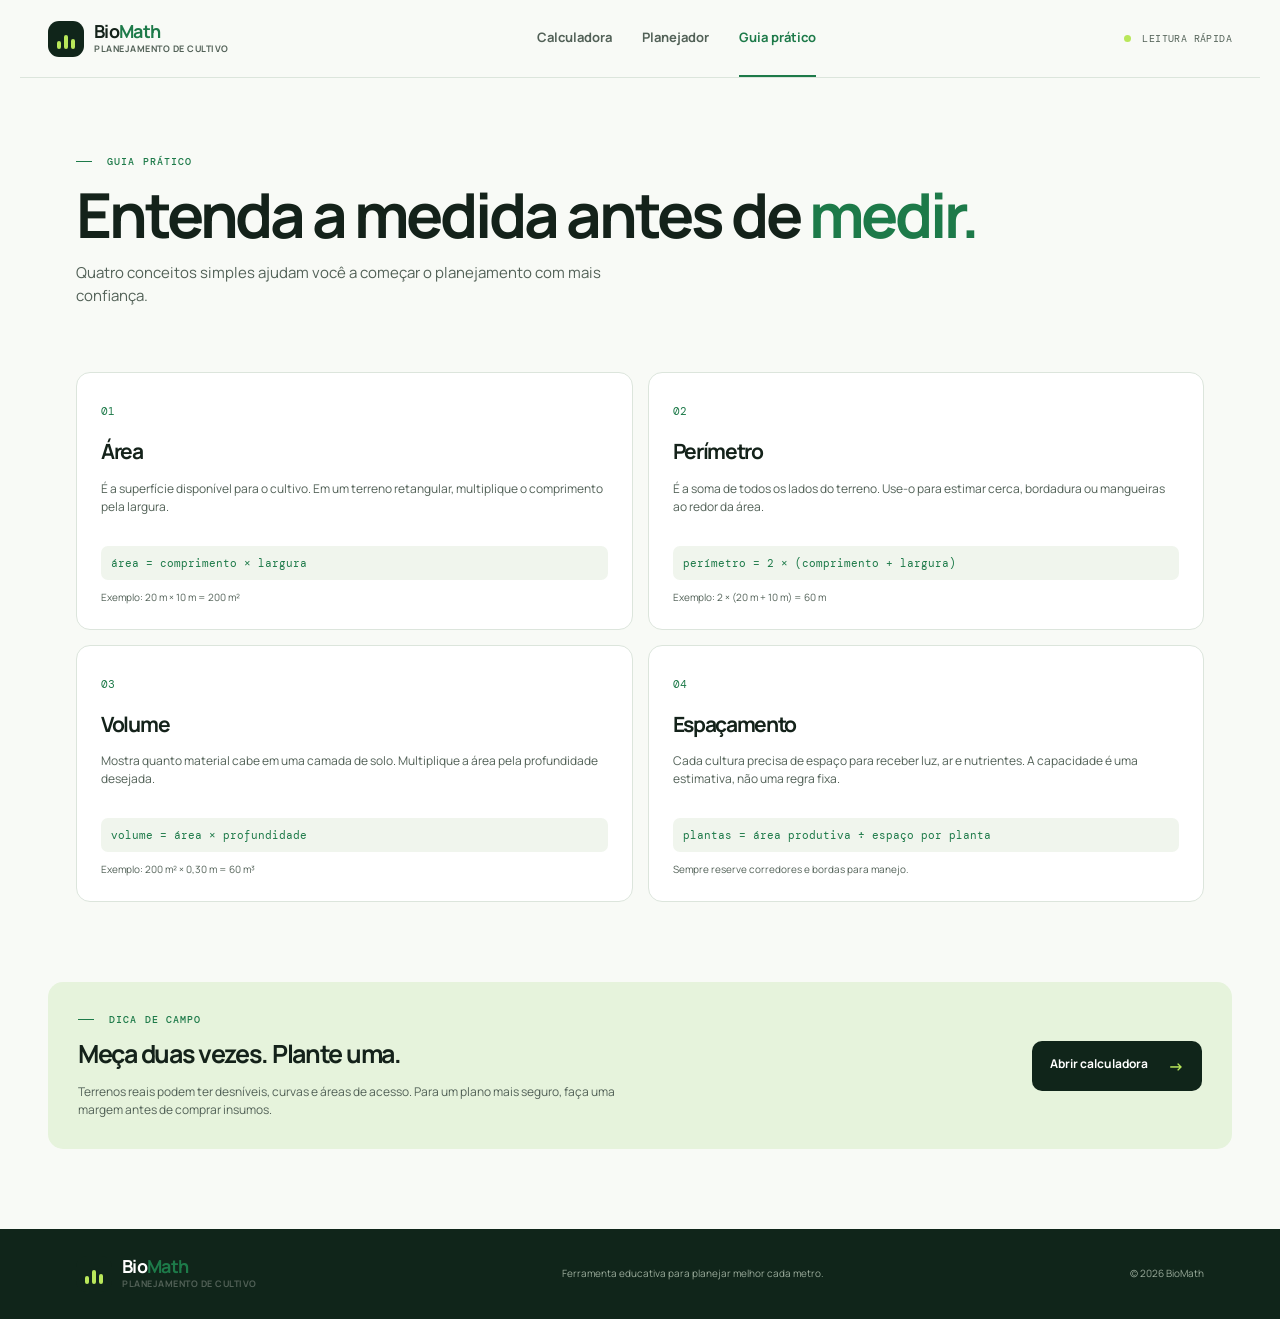
==== guia.html @ 96fbc931 "Add files via upload" ====
<!doctype html>
<html lang="pt-BR"><head><meta charset="UTF-8"><meta name="viewport" content="width=device-width,initial-scale=1.0"><meta name="description" content="Guia prático de medidas, área, volume e espaçamento para cultivo."><title>Guia prático | BioMath</title><link rel="preconnect" href="https://fonts.googleapis.com"><link rel="preconnect" href="https://fonts.gstatic.com" crossorigin><link href="https://fonts.googleapis.com/css2?family=DM+Mono:wght@400;500&family=Manrope:wght@400;500;600;700;800&display=swap" rel="stylesheet"><link rel="stylesheet" href="style.css"></head>
<body><header class="site-header"><a class="brand" href="index.html"><span class="brand-mark"><i></i><i></i><i></i></span><span><strong>Bio<span>Math</span></strong><small>planejamento de cultivo</small></span></a><nav class="desktop-nav"><a href="index.html">Calculadora</a><a href="planejador.html">Planejador</a><a class="active" href="guia.html">Guia prático</a></nav><div class="header-actions"><span class="live-status"><b></b> Leitura rápida</span><button class="menu-button" type="button" aria-label="Abrir menu" aria-expanded="false">☰</button></div></header><nav class="mobile-nav" aria-label="Navegação móvel"><a href="index.html">Calculadora</a><a href="planejador.html">Planejador</a><a class="active" href="guia.html">Guia prático</a></nav>
<main><section class="subhero page-width"><div class="eyebrow"><span></span> GUIA PRÁTICO</div><h1>Entenda a medida antes de <em>medir.</em></h1><p>Quatro conceitos simples ajudam você a começar o planejamento com mais confiança.</p></section><section class="guide-grid page-width"><article><span class="guide-number">01</span><h2>Área</h2><p>É a superfície disponível para o cultivo. Em um terreno retangular, multiplique o comprimento pela largura.</p><code>área = comprimento × largura</code><small>Exemplo: 20 m × 10 m = 200 m²</small></article><article><span class="guide-number">02</span><h2>Perímetro</h2><p>É a soma de todos os lados do terreno. Use-o para estimar cerca, bordadura ou mangueiras ao redor da área.</p><code>perímetro = 2 × (comprimento + largura)</code><small>Exemplo: 2 × (20 m + 10 m) = 60 m</small></article><article><span class="guide-number">03</span><h2>Volume</h2><p>Mostra quanto material cabe em uma camada de solo. Multiplique a área pela profundidade desejada.</p><code>volume = área × profundidade</code><small>Exemplo: 200 m² × 0,30 m = 60 m³</small></article><article><span class="guide-number">04</span><h2>Espaçamento</h2><p>Cada cultura precisa de espaço para receber luz, ar e nutrientes. A capacidade é uma estimativa, não uma regra fixa.</p><code>plantas = área produtiva ÷ espaço por planta</code><small>Sempre reserve corredores e bordas para manejo.</small></article></section><section class="callout page-width"><div><div class="eyebrow"><span></span> DICA DE CAMPO</div><h2>Meça duas vezes. Plante uma.</h2><p>Terrenos reais podem ter desníveis, curvas e áreas de acesso. Para um plano mais seguro, faça uma margem antes de comprar insumos.</p></div><a class="button primary" href="index.html#calculadora">Abrir calculadora <span>→</span></a></section></main><footer><div class="footer-inner"><a class="brand" href="index.html"><span class="brand-mark"><i></i><i></i><i></i></span><span><strong>Bio<span>Math</span></strong><small>planejamento de cultivo</small></span></a><p>Ferramenta educativa para planejar melhor cada metro.</p><span>© 2026 BioMath</span></div></footer></body></html>
---- style.css ----
:root{--ink:#14221a;--ink-soft:#526157;--line:#dce5dc;--paper:#f8faf6;--white:#fff;--green:#1d7a49;--lime:#b9e75a;--dark:#10251a;--radius:20px}*{box-sizing:border-box}html{scroll-behavior:smooth}body{margin:0;background:var(--paper);color:var(--ink);font-family:Manrope,Arial,sans-serif;line-height:1.5}.skip-link{position:absolute;left:-999px}.skip-link:focus{left:12px;top:12px;z-index:10;background:#fff;padding:10px}.site-header{height:78px;max-width:1240px;margin:auto;padding:0 28px;border-bottom:1px solid var(--line);display:flex;align-items:center;justify-content:space-between}.brand{display:flex;align-items:center;gap:10px;color:inherit;text-decoration:none}.brand-mark{width:36px;height:36px;background:var(--dark);border-radius:11px;position:relative;display:inline-flex;justify-content:center;align-items:end;gap:3px;padding-bottom:8px}.brand-mark i{display:block;width:4px;background:var(--lime);border-radius:5px}.brand-mark i:nth-child(1){height:8px}.brand-mark i:nth-child(2){height:14px}.brand-mark i:nth-child(3){height:10px}.brand strong{font-size:18px;line-height:1.1;display:block;letter-spacing:-.7px}.brand strong span{color:var(--green)}.brand small{display:block;color:var(--ink-soft);font-size:9px;font-weight:700;letter-spacing:.5px;text-transform:uppercase}.desktop-nav{display:flex;gap:30px;height:100%;align-items:center}.desktop-nav a{height:100%;display:grid;place-items:center;color:var(--ink-soft);font-size:13px;font-weight:700;text-decoration:none;border-bottom:2px solid transparent}.desktop-nav a:hover,.desktop-nav a.active{color:var(--green);border-color:var(--green)}.header-actions{display:flex;align-items:center;gap:20px}.live-status{color:var(--ink-soft);font-family:"DM Mono",monospace;font-size:10px;text-transform:uppercase;letter-spacing:.4px}.live-status b{width:7px;height:7px;background:var(--lime);border-radius:50%;display:inline-block;margin-right:5px}.menu-button,.mobile-nav{display:none}.page-width{max-width:1184px;margin-left:auto;margin-right:auto}.hero{padding:70px 28px 62px}.eyebrow{color:var(--green);font-family:"DM Mono",monospace;font-size:10px;font-weight:500;letter-spacing:1.1px}.eyebrow span{display:inline-block;width:16px;height:1px;background:currentColor;vertical-align:middle;margin:0 8px 2px 0}.hero-grid{display:grid;grid-template-columns:minmax(0,1.35fr) minmax(290px,.65fr);gap:80px;align-items:end}.hero h1{font-size:clamp(42px,5vw,68px);letter-spacing:-3.4px;line-height:1.02;max-width:740px;margin:15px 0 20px}.hero h1 em{font-style:normal;color:var(--green);position:relative}.hero h1 em:after{content:"";height:7px;position:absolute;background:var(--lime);left:1px;right:1px;bottom:2px;z-index:-1}.hero p{max-width:620px;color:var(--ink-soft);font-size:16px}.hero-actions{display:flex;align-items:center;gap:24px;margin-top:30px}.button{border:0;cursor:pointer;font:700 12px Manrope,sans-serif;border-radius:10px;padding:12px 16px;transition:.2s}.button.primary{display:inline-flex;gap:20px;color:#fff;background:var(--dark);text-decoration:none;padding:14px 18px}.button.primary span{color:var(--lime);font-size:16px}.button:hover{transform:translateY(-2px)}.text-link{font-size:13px;font-weight:800;color:var(--green);text-decoration:none}.text-link span,.insight a span{margin-left:6px}.hero-note{border-left:2px solid var(--lime);padding:9px 0 9px 18px;display:flex;gap:12px}.note-icon{color:var(--green);font-size:20px}.hero-note strong{font-size:13px}.hero-note p{font-size:12px;margin:4px 0 0}.calculator{background:var(--white);border:1px solid var(--line);border-radius:var(--radius);overflow:hidden;box-shadow:0 12px 30px rgba(31,62,40,.04)}.calculator-top{padding:28px 32px 24px;display:flex;justify-content:space-between;align-items:center;border-bottom:1px solid var(--line)}h2{margin:8px 0 0;font-size:26px;letter-spacing:-1.3px}.top-actions{display:flex;gap:9px}.button.quiet{background:#f0f4ee;color:var(--ink)}.calculator-layout{display:grid;grid-template-columns:.82fr 1.18fr}.input-panel{padding:30px 32px;border-right:1px solid var(--line)}.panel-heading{display:flex;gap:12px;align-items:center;margin-bottom:27px}.step-number{width:29px;height:29px;border-radius:50%;background:#e6f3dc;color:var(--green);display:grid;place-items:center;font:11px "DM Mono"}.panel-heading h3,.visual-heading h3{font-size:15px;margin:0;letter-spacing:-.4px}.panel-heading p{font-size:11px;margin:2px 0;color:var(--ink-soft)}.field-grid{display:grid;grid-template-columns:1fr 1fr;gap:14px}.secondary-fields{margin-top:17px}.field>span,.range-field label{display:block;font-size:11px;font-weight:800;margin-bottom:7px}.unit-input{border:1px solid #cfdbd0;border-radius:9px;background:#fbfdf9;height:45px;display:flex;align-items:center;padding:0 12px;transition:.2s}.unit-input:focus-within{border-color:var(--green);box-shadow:0 0 0 3px rgba(29,122,73,.1)}.unit-input input{font:600 15px "DM Mono";color:var(--ink);border:0;outline:0;background:transparent;width:100%;min-width:0}.unit-input b{color:var(--ink-soft);font:10px "DM Mono"}.range-field{margin-top:27px;padding-top:22px;border-top:1px solid var(--line)}.range-field>div{display:flex;justify-content:space-between}.range-field output{color:var(--green);font:700 12px "DM Mono"}.range-field input{accent-color:var(--green);width:100%;margin:12px 0 1px}.range-field p,.field-note p{font-size:10px;color:var(--ink-soft);margin:6px 0}.field-note{background:#f1f7ed;display:flex;gap:8px;padding:10px 12px;border-radius:8px;margin-top:23px}.field-note span{font-weight:bold;color:var(--green);font-size:12px}.field-note p{margin:0}.visual-panel{padding:30px 32px}.visual-heading{display:flex;justify-content:space-between;align-items:start}.visual-heading p{font:10px "DM Mono";letter-spacing:.7px;color:var(--ink-soft);margin:0 0 6px}.area-pill{font:600 11px "DM Mono";color:var(--green);padding:7px 9px;background:#eef7e7;border-radius:7px}.plot{position:relative;height:303px;margin-top:20px;border-radius:13px;display:flex;align-items:center;justify-content:center;overflow:hidden;background-color:#f4f7f1;background-image:linear-gradient(#dfe7dc 1px,transparent 1px),linear-gradient(90deg,#dfe7dc 1px,transparent 1px);background-size:28px 28px}.plot-terrain{width:64%;height:57%;min-height:110px;min-width:150px;border:2px solid var(--green);background:#d5eec4;position:relative;border-radius:7px;transition:width .3s,height .3s;overflow:hidden;box-shadow:0 10px 20px rgba(29,122,73,.12)}.plot-grid{position:absolute;inset:0;background-image:linear-gradient(rgba(29,122,73,.17) 1px,transparent 1px),linear-gradient(90deg,rgba(29,122,73,.17) 1px,transparent 1px);background-size:19px 19px}.plant-dots{position:absolute;inset:17px;display:grid;grid-template-columns:repeat(6,1fr);place-items:center}.plant-dots i{width:7px;height:7px;border-radius:50%;background:var(--green);box-shadow:0 0 0 3px rgba(185,231,90,.55)}.terrain-caption{position:absolute;bottom:8px;left:9px;font:8px "DM Mono";letter-spacing:.7px;color:var(--green);background:#e7f5d9;padding:3px 4px}.axis{position:absolute;color:var(--green);font:10px "DM Mono"}.axis-x{top:19px}.axis-y{left:18px;writing-mode:vertical-rl;transform:rotate(180deg)}.plot-footer{display:flex;flex-wrap:wrap;gap:14px;margin-top:13px;font-size:10px;color:var(--ink-soft)}.plot-footer i{display:inline-block;vertical-align:-1px;margin-right:4px}.legend-square{width:8px;height:8px;background:#d5eec4;border:1px solid var(--green)}.legend-dot{width:7px;height:7px;border-radius:50%;background:var(--green)}.results{padding:86px 28px 76px}.section-heading{display:flex;align-items:end;justify-content:space-between;margin-bottom:23px}.section-heading p{color:var(--ink-soft);font-size:12px;margin:0}.result-grid{display:grid;grid-template-columns:repeat(4,1fr);gap:14px}.metric-card{background:#fff;border:1px solid var(--line);border-radius:14px;padding:19px;min-height:156px}.metric-card.featured{background:var(--dark);border-color:var(--dark);color:white}.metric-icon{display:grid;place-items:center;width:27px;height:27px;border-radius:8px;background:#e6f3dc;color:var(--green);font-weight:bold;font-size:17px}.featured .metric-icon{background:rgba(185,231,90,.17);color:var(--lime)}.metric-card p{font:700 10px "DM Mono";text-transform:uppercase;letter-spacing:.3px;color:var(--ink-soft);margin:16px 0 5px}.featured p{color:#b4c1b4}.metric-card strong{display:block;font-size:23px;letter-spacing:-1.2px}.metric-card small{display:block;color:var(--ink-soft);font-size:10px;margin-top:3px}.featured small{color:#b4c1b4}.insight{margin-top:16px;padding:17px 20px;background:#eef7e7;border-radius:13px;display:flex;gap:13px;align-items:center}.insight-symbol{color:var(--green);font-size:21px}.insight strong{font-size:12px}.insight p{color:var(--ink-soft);font-size:11px;margin:2px 0 0}.insight a{margin-left:auto;white-space:nowrap;color:var(--green);font-size:11px;font-weight:800;text-decoration:none}.learning{border-top:1px solid var(--line);padding:67px 28px 80px;display:grid;grid-template-columns:1fr 1fr;gap:100px}.learning h2{font-size:34px;max-width:430px}.learning>div>p{font-size:13px;color:var(--ink-soft);max-width:440px;margin:15px 0 20px}.lesson-list{border-top:1px solid var(--line)}.lesson-list article{padding:17px 0;border-bottom:1px solid var(--line);display:flex;gap:20px}.lesson-list article>span{font:11px "DM Mono";color:var(--green)}.lesson-list h3{font-size:14px;margin:0}.lesson-list p{font-size:11px;color:var(--ink-soft);margin:3px 0}footer{background:var(--dark);color:#dbe5da}.footer-inner{max-width:1184px;padding:27px 28px;margin:auto;display:flex;justify-content:space-between;align-items:center}.footer-inner .brand strong{color:#fff}.footer-inner p,.footer-inner>span{font-size:10px;color:#99aa9a}.toast{position:fixed;right:20px;bottom:20px;z-index:20;background:var(--dark);color:#fff;padding:12px 15px;border-radius:9px;font-size:12px;transform:translateY(90px);opacity:0;transition:.25s}.toast.show{opacity:1;transform:translateY(0)}
@media(max-width:800px){.site-header{padding:0 18px}.desktop-nav,.live-status{display:none}.menu-button{display:block;border:0;background:none;font-size:22px}.mobile-nav{position:absolute;z-index:5;right:16px;top:66px;background:#fff;border:1px solid var(--line);border-radius:10px;padding:8px;box-shadow:0 10px 25px rgba(0,0,0,.1)}.mobile-nav.open{display:grid}.mobile-nav a{padding:9px 18px;color:var(--ink);text-decoration:none;font-size:12px;font-weight:700}.mobile-nav .active{color:var(--green)}.hero{padding:50px 20px}.hero-grid,.calculator-layout,.learning{grid-template-columns:1fr;gap:30px}.hero h1{font-size:46px}.hero-note{max-width:480px}.calculator{margin:0 14px}.calculator-top,.input-panel,.visual-panel{padding:23px 20px}.input-panel{border-right:0;border-bottom:1px solid var(--line)}.results,.learning{padding:62px 20px}.result-grid{grid-template-columns:repeat(2,1fr)}.learning{gap:35px}.footer-inner{padding:25px 20px;gap:16px;flex-wrap:wrap}.footer-inner p{order:3;width:100%}}@media(max-width:480px){.hero h1{font-size:38px;letter-spacing:-2px}.hero-actions{align-items:flex-start;flex-direction:column;gap:17px}.calculator-top{align-items:flex-start;gap:15px;flex-direction:column}.top-actions{width:100%}.top-actions .button{flex:1}.field-grid{grid-template-columns:1fr}.secondary-fields{margin-top:14px}.plot{height:260px}.result-grid{grid-template-columns:1fr}.section-heading{align-items:flex-start;gap:12px;flex-direction:column}.insight{align-items:flex-start;flex-wrap:wrap}.insight a{margin-left:34px}.visual-heading h3{font-size:13px}}
.subhero{padding:76px 28px 50px}.subhero h1{font-size:clamp(40px,5vw,62px);letter-spacing:-3px;line-height:1.04;margin:14px 0}.subhero h1 em{font-style:normal;color:var(--green)}.subhero p{max-width:560px;color:var(--ink-soft);font-size:15px}.planner{display:grid;grid-template-columns:1.08fr .92fr;margin-bottom:80px;border:1px solid var(--line);border-radius:var(--radius);background:#fff;overflow:hidden}.project-form{padding:34px}.form-intro{display:flex;gap:12px;align-items:center;margin-bottom:28px}.form-intro h2,.project-side h2{font-size:20px;margin:0;letter-spacing:-.8px}.form-intro p{font-size:11px;color:var(--ink-soft);margin:3px 0}.wide-field{display:block;font-size:11px;font-weight:800;margin:18px 0}.wide-field input,.wide-field textarea{margin-top:7px;width:100%;font:600 14px Manrope;border:1px solid #cfdbd0;border-radius:9px;padding:12px;background:#fbfdf9;outline:0}.wide-field textarea{height:88px;resize:vertical}.wide-field input:focus,.wide-field textarea:focus{border-color:var(--green);box-shadow:0 0 0 3px rgba(29,122,73,.1)}.project-form .primary{margin-top:8px}.project-side{background:#f0f7ea;padding:36px}.project-side h2{margin:10px 0 22px;font-size:24px}.project-side ol{list-style:none;margin:0;padding:0}.project-side li{display:flex;gap:12px;padding:14px 0;border-top:1px solid #d7e5d3}.project-side li b{width:23px;height:23px;flex:0 0 23px;display:grid;place-items:center;border-radius:50%;background:var(--lime);font:10px "DM Mono";color:var(--dark)}.project-side strong{font-size:12px}.project-side p{font-size:11px;color:var(--ink-soft);margin:2px 0}.project-summary{margin-bottom:80px;background:var(--dark);color:#fff;border-radius:14px;padding:22px 25px;display:flex;justify-content:space-between;align-items:center}.project-summary h2{margin:7px 0 3px}.project-summary p{font-size:11px;color:#c2d0c2;margin:0;max-width:650px}.guide-grid{display:grid;grid-template-columns:1fr 1fr;gap:15px;padding:0 28px 80px}.guide-grid article{background:#fff;border:1px solid var(--line);border-radius:14px;padding:24px}.guide-number{font:11px "DM Mono";color:var(--green)}.guide-grid h2{font-size:21px;margin:15px 0 9px}.guide-grid p{font-size:12px;color:var(--ink-soft);min-height:54px}.guide-grid code{display:block;background:#f0f5ed;padding:10px;border-radius:7px;font:11px "DM Mono";color:var(--green)}.guide-grid small{display:block;color:var(--ink-soft);font-size:10px;margin-top:10px}.callout{margin-bottom:80px;background:#e6f3dc;border-radius:15px;padding:30px;display:flex;justify-content:space-between;align-items:center;gap:30px}.callout h2{font-size:25px}.callout p{font-size:12px;color:var(--ink-soft);max-width:580px;margin:10px 0 0}@media(max-width:800px){.subhero{padding:54px 20px 38px}.planner{margin:0 14px 60px;grid-template-columns:1fr}.project-form,.project-side{padding:26px 20px}.project-summary,.guide-grid,.callout{margin-left:20px;margin-right:20px}.guide-grid{padding:0 0 60px}.callout{margin-bottom:60px}.project-summary{margin-bottom:60px}}@media(max-width:480px){.guide-grid{grid-template-columns:1fr}.callout,.project-summary{align-items:flex-start;flex-direction:column}.subhero h1{letter-spacing:-2px}.guide-grid p{min-height:0}}
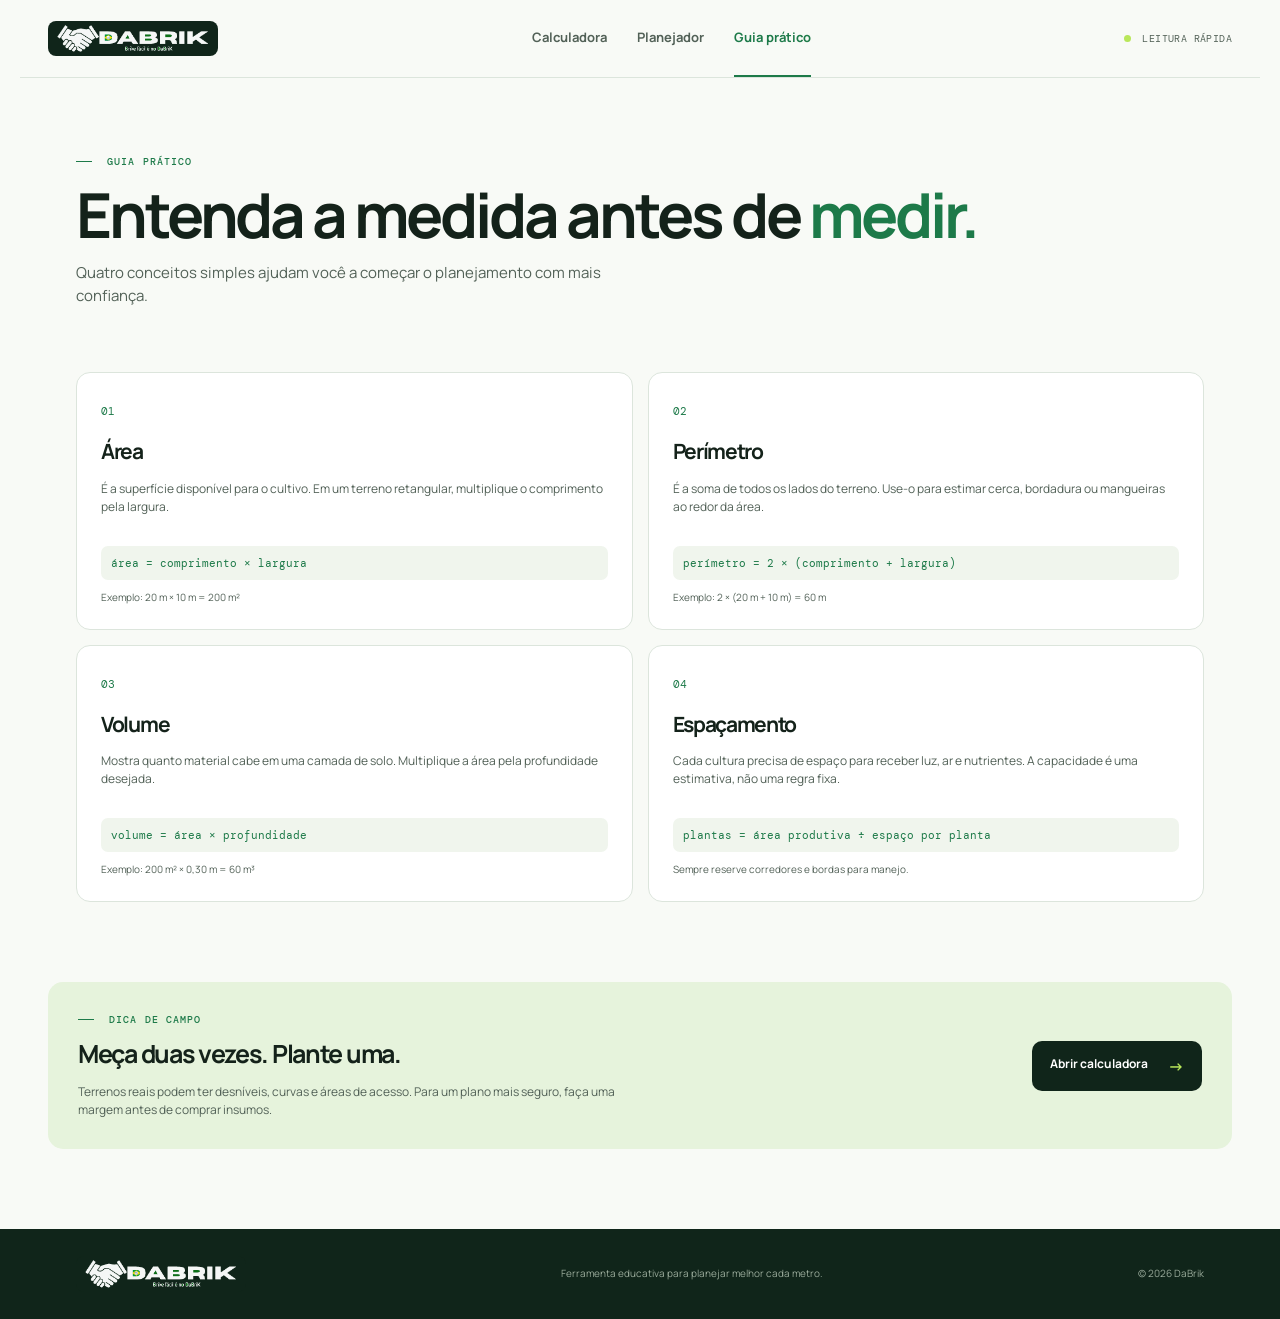
==== commit d0383897: "chore: aplicar marca DaBrik ao TRS" ====
--- a/guia.html
+++ b/guia.html
@@ -1,4 +1,4 @@
 <!doctype html>
-<html lang="pt-BR"><head><meta charset="UTF-8"><meta name="viewport" content="width=device-width,initial-scale=1.0"><meta name="description" content="Guia prático de medidas, área, volume e espaçamento para cultivo."><title>Guia prático | BioMath</title><link rel="preconnect" href="https://fonts.googleapis.com"><link rel="preconnect" href="https://fonts.gstatic.com" crossorigin><link href="https://fonts.googleapis.com/css2?family=DM+Mono:wght@400;500&family=Manrope:wght@400;500;600;700;800&display=swap" rel="stylesheet"><link rel="stylesheet" href="style.css"></head>
-<body><header class="site-header"><a class="brand" href="index.html"><span class="brand-mark"><i></i><i></i><i></i></span><span><strong>Bio<span>Math</span></strong><small>planejamento de cultivo</small></span></a><nav class="desktop-nav"><a href="index.html">Calculadora</a><a href="planejador.html">Planejador</a><a class="active" href="guia.html">Guia prático</a></nav><div class="header-actions"><span class="live-status"><b></b> Leitura rápida</span><button class="menu-button" type="button" aria-label="Abrir menu" aria-expanded="false">☰</button></div></header><nav class="mobile-nav" aria-label="Navegação móvel"><a href="index.html">Calculadora</a><a href="planejador.html">Planejador</a><a class="active" href="guia.html">Guia prático</a></nav>
-<main><section class="subhero page-width"><div class="eyebrow"><span></span> GUIA PRÁTICO</div><h1>Entenda a medida antes de <em>medir.</em></h1><p>Quatro conceitos simples ajudam você a começar o planejamento com mais confiança.</p></section><section class="guide-grid page-width"><article><span class="guide-number">01</span><h2>Área</h2><p>É a superfície disponível para o cultivo. Em um terreno retangular, multiplique o comprimento pela largura.</p><code>área = comprimento × largura</code><small>Exemplo: 20 m × 10 m = 200 m²</small></article><article><span class="guide-number">02</span><h2>Perímetro</h2><p>É a soma de todos os lados do terreno. Use-o para estimar cerca, bordadura ou mangueiras ao redor da área.</p><code>perímetro = 2 × (comprimento + largura)</code><small>Exemplo: 2 × (20 m + 10 m) = 60 m</small></article><article><span class="guide-number">03</span><h2>Volume</h2><p>Mostra quanto material cabe em uma camada de solo. Multiplique a área pela profundidade desejada.</p><code>volume = área × profundidade</code><small>Exemplo: 200 m² × 0,30 m = 60 m³</small></article><article><span class="guide-number">04</span><h2>Espaçamento</h2><p>Cada cultura precisa de espaço para receber luz, ar e nutrientes. A capacidade é uma estimativa, não uma regra fixa.</p><code>plantas = área produtiva ÷ espaço por planta</code><small>Sempre reserve corredores e bordas para manejo.</small></article></section><section class="callout page-width"><div><div class="eyebrow"><span></span> DICA DE CAMPO</div><h2>Meça duas vezes. Plante uma.</h2><p>Terrenos reais podem ter desníveis, curvas e áreas de acesso. Para um plano mais seguro, faça uma margem antes de comprar insumos.</p></div><a class="button primary" href="index.html#calculadora">Abrir calculadora <span>→</span></a></section></main><footer><div class="footer-inner"><a class="brand" href="index.html"><span class="brand-mark"><i></i><i></i><i></i></span><span><strong>Bio<span>Math</span></strong><small>planejamento de cultivo</small></span></a><p>Ferramenta educativa para planejar melhor cada metro.</p><span>© 2026 BioMath</span></div></footer></body></html>
+<html lang="pt-BR"><head><meta charset="UTF-8"><meta name="viewport" content="width=device-width,initial-scale=1.0"><meta name="description" content="Guia prático DaBrik de medidas, área, volume e espaçamento para cultivo."><title>Guia prático | DaBrik</title><link rel="icon" type="image/png" href="favicon.png"><link rel="preconnect" href="https://fonts.googleapis.com"><link rel="preconnect" href="https://fonts.gstatic.com" crossorigin><link href="https://fonts.googleapis.com/css2?family=DM+Mono:wght@400;500&family=Manrope:wght@400;500;600;700;800&display=swap" rel="stylesheet"><link rel="stylesheet" href="style.css"></head>
+<body><header class="site-header"><a class="brand" href="index.html" aria-label="DaBrik, página inicial"><img class="brand-logo" src="dabrik-logo.png" alt="DaBrik"></a><nav class="desktop-nav"><a href="index.html">Calculadora</a><a href="planejador.html">Planejador</a><a class="active" href="guia.html">Guia prático</a></nav><div class="header-actions"><span class="live-status"><b></b> Leitura rápida</span><button class="menu-button" type="button" aria-label="Abrir menu" aria-expanded="false">☰</button></div></header><nav class="mobile-nav" aria-label="Navegação móvel"><a href="index.html">Calculadora</a><a href="planejador.html">Planejador</a><a class="active" href="guia.html">Guia prático</a></nav>
+<main><section class="subhero page-width"><div class="eyebrow"><span></span> GUIA PRÁTICO</div><h1>Entenda a medida antes de <em>medir.</em></h1><p>Quatro conceitos simples ajudam você a começar o planejamento com mais confiança.</p></section><section class="guide-grid page-width"><article><span class="guide-number">01</span><h2>Área</h2><p>É a superfície disponível para o cultivo. Em um terreno retangular, multiplique o comprimento pela largura.</p><code>área = comprimento × largura</code><small>Exemplo: 20 m × 10 m = 200 m²</small></article><article><span class="guide-number">02</span><h2>Perímetro</h2><p>É a soma de todos os lados do terreno. Use-o para estimar cerca, bordadura ou mangueiras ao redor da área.</p><code>perímetro = 2 × (comprimento + largura)</code><small>Exemplo: 2 × (20 m + 10 m) = 60 m</small></article><article><span class="guide-number">03</span><h2>Volume</h2><p>Mostra quanto material cabe em uma camada de solo. Multiplique a área pela profundidade desejada.</p><code>volume = área × profundidade</code><small>Exemplo: 200 m² × 0,30 m = 60 m³</small></article><article><span class="guide-number">04</span><h2>Espaçamento</h2><p>Cada cultura precisa de espaço para receber luz, ar e nutrientes. A capacidade é uma estimativa, não uma regra fixa.</p><code>plantas = área produtiva ÷ espaço por planta</code><small>Sempre reserve corredores e bordas para manejo.</small></article></section><section class="callout page-width"><div><div class="eyebrow"><span></span> DICA DE CAMPO</div><h2>Meça duas vezes. Plante uma.</h2><p>Terrenos reais podem ter desníveis, curvas e áreas de acesso. Para um plano mais seguro, faça uma margem antes de comprar insumos.</p></div><a class="button primary" href="index.html#calculadora">Abrir calculadora <span>→</span></a></section></main><footer><div class="footer-inner"><a class="brand" href="index.html" aria-label="DaBrik, página inicial"><img class="brand-logo" src="dabrik-logo.png" alt="DaBrik"></a><p>Ferramenta educativa para planejar melhor cada metro.</p><span>© 2026 DaBrik</span></div></footer></body></html>
--- a/style.css
+++ b/style.css
@@ -1,3 +1,5 @@
 :root{--ink:#14221a;--ink-soft:#526157;--line:#dce5dc;--paper:#f8faf6;--white:#fff;--green:#1d7a49;--lime:#b9e75a;--dark:#10251a;--radius:20px}*{box-sizing:border-box}html{scroll-behavior:smooth}body{margin:0;background:var(--paper);color:var(--ink);font-family:Manrope,Arial,sans-serif;line-height:1.5}.skip-link{position:absolute;left:-999px}.skip-link:focus{left:12px;top:12px;z-index:10;background:#fff;padding:10px}.site-header{height:78px;max-width:1240px;margin:auto;padding:0 28px;border-bottom:1px solid var(--line);display:flex;align-items:center;justify-content:space-between}.brand{display:flex;align-items:center;gap:10px;color:inherit;text-decoration:none}.brand-mark{width:36px;height:36px;background:var(--dark);border-radius:11px;position:relative;display:inline-flex;justify-content:center;align-items:end;gap:3px;padding-bottom:8px}.brand-mark i{display:block;width:4px;background:var(--lime);border-radius:5px}.brand-mark i:nth-child(1){height:8px}.brand-mark i:nth-child(2){height:14px}.brand-mark i:nth-child(3){height:10px}.brand strong{font-size:18px;line-height:1.1;display:block;letter-spacing:-.7px}.brand strong span{color:var(--green)}.brand small{display:block;color:var(--ink-soft);font-size:9px;font-weight:700;letter-spacing:.5px;text-transform:uppercase}.desktop-nav{display:flex;gap:30px;height:100%;align-items:center}.desktop-nav a{height:100%;display:grid;place-items:center;color:var(--ink-soft);font-size:13px;font-weight:700;text-decoration:none;border-bottom:2px solid transparent}.desktop-nav a:hover,.desktop-nav a.active{color:var(--green);border-color:var(--green)}.header-actions{display:flex;align-items:center;gap:20px}.live-status{color:var(--ink-soft);font-family:"DM Mono",monospace;font-size:10px;text-transform:uppercase;letter-spacing:.4px}.live-status b{width:7px;height:7px;background:var(--lime);border-radius:50%;display:inline-block;margin-right:5px}.menu-button,.mobile-nav{display:none}.page-width{max-width:1184px;margin-left:auto;margin-right:auto}.hero{padding:70px 28px 62px}.eyebrow{color:var(--green);font-family:"DM Mono",monospace;font-size:10px;font-weight:500;letter-spacing:1.1px}.eyebrow span{display:inline-block;width:16px;height:1px;background:currentColor;vertical-align:middle;margin:0 8px 2px 0}.hero-grid{display:grid;grid-template-columns:minmax(0,1.35fr) minmax(290px,.65fr);gap:80px;align-items:end}.hero h1{font-size:clamp(42px,5vw,68px);letter-spacing:-3.4px;line-height:1.02;max-width:740px;margin:15px 0 20px}.hero h1 em{font-style:normal;color:var(--green);position:relative}.hero h1 em:after{content:"";height:7px;position:absolute;background:var(--lime);left:1px;right:1px;bottom:2px;z-index:-1}.hero p{max-width:620px;color:var(--ink-soft);font-size:16px}.hero-actions{display:flex;align-items:center;gap:24px;margin-top:30px}.button{border:0;cursor:pointer;font:700 12px Manrope,sans-serif;border-radius:10px;padding:12px 16px;transition:.2s}.button.primary{display:inline-flex;gap:20px;color:#fff;background:var(--dark);text-decoration:none;padding:14px 18px}.button.primary span{color:var(--lime);font-size:16px}.button:hover{transform:translateY(-2px)}.text-link{font-size:13px;font-weight:800;color:var(--green);text-decoration:none}.text-link span,.insight a span{margin-left:6px}.hero-note{border-left:2px solid var(--lime);padding:9px 0 9px 18px;display:flex;gap:12px}.note-icon{color:var(--green);font-size:20px}.hero-note strong{font-size:13px}.hero-note p{font-size:12px;margin:4px 0 0}.calculator{background:var(--white);border:1px solid var(--line);border-radius:var(--radius);overflow:hidden;box-shadow:0 12px 30px rgba(31,62,40,.04)}.calculator-top{padding:28px 32px 24px;display:flex;justify-content:space-between;align-items:center;border-bottom:1px solid var(--line)}h2{margin:8px 0 0;font-size:26px;letter-spacing:-1.3px}.top-actions{display:flex;gap:9px}.button.quiet{background:#f0f4ee;color:var(--ink)}.calculator-layout{display:grid;grid-template-columns:.82fr 1.18fr}.input-panel{padding:30px 32px;border-right:1px solid var(--line)}.panel-heading{display:flex;gap:12px;align-items:center;margin-bottom:27px}.step-number{width:29px;height:29px;border-radius:50%;background:#e6f3dc;color:var(--green);display:grid;place-items:center;font:11px "DM Mono"}.panel-heading h3,.visual-heading h3{font-size:15px;margin:0;letter-spacing:-.4px}.panel-heading p{font-size:11px;margin:2px 0;color:var(--ink-soft)}.field-grid{display:grid;grid-template-columns:1fr 1fr;gap:14px}.secondary-fields{margin-top:17px}.field>span,.range-field label{display:block;font-size:11px;font-weight:800;margin-bottom:7px}.unit-input{border:1px solid #cfdbd0;border-radius:9px;background:#fbfdf9;height:45px;display:flex;align-items:center;padding:0 12px;transition:.2s}.unit-input:focus-within{border-color:var(--green);box-shadow:0 0 0 3px rgba(29,122,73,.1)}.unit-input input{font:600 15px "DM Mono";color:var(--ink);border:0;outline:0;background:transparent;width:100%;min-width:0}.unit-input b{color:var(--ink-soft);font:10px "DM Mono"}.range-field{margin-top:27px;padding-top:22px;border-top:1px solid var(--line)}.range-field>div{display:flex;justify-content:space-between}.range-field output{color:var(--green);font:700 12px "DM Mono"}.range-field input{accent-color:var(--green);width:100%;margin:12px 0 1px}.range-field p,.field-note p{font-size:10px;color:var(--ink-soft);margin:6px 0}.field-note{background:#f1f7ed;display:flex;gap:8px;padding:10px 12px;border-radius:8px;margin-top:23px}.field-note span{font-weight:bold;color:var(--green);font-size:12px}.field-note p{margin:0}.visual-panel{padding:30px 32px}.visual-heading{display:flex;justify-content:space-between;align-items:start}.visual-heading p{font:10px "DM Mono";letter-spacing:.7px;color:var(--ink-soft);margin:0 0 6px}.area-pill{font:600 11px "DM Mono";color:var(--green);padding:7px 9px;background:#eef7e7;border-radius:7px}.plot{position:relative;height:303px;margin-top:20px;border-radius:13px;display:flex;align-items:center;justify-content:center;overflow:hidden;background-color:#f4f7f1;background-image:linear-gradient(#dfe7dc 1px,transparent 1px),linear-gradient(90deg,#dfe7dc 1px,transparent 1px);background-size:28px 28px}.plot-terrain{width:64%;height:57%;min-height:110px;min-width:150px;border:2px solid var(--green);background:#d5eec4;position:relative;border-radius:7px;transition:width .3s,height .3s;overflow:hidden;box-shadow:0 10px 20px rgba(29,122,73,.12)}.plot-grid{position:absolute;inset:0;background-image:linear-gradient(rgba(29,122,73,.17) 1px,transparent 1px),linear-gradient(90deg,rgba(29,122,73,.17) 1px,transparent 1px);background-size:19px 19px}.plant-dots{position:absolute;inset:17px;display:grid;grid-template-columns:repeat(6,1fr);place-items:center}.plant-dots i{width:7px;height:7px;border-radius:50%;background:var(--green);box-shadow:0 0 0 3px rgba(185,231,90,.55)}.terrain-caption{position:absolute;bottom:8px;left:9px;font:8px "DM Mono";letter-spacing:.7px;color:var(--green);background:#e7f5d9;padding:3px 4px}.axis{position:absolute;color:var(--green);font:10px "DM Mono"}.axis-x{top:19px}.axis-y{left:18px;writing-mode:vertical-rl;transform:rotate(180deg)}.plot-footer{display:flex;flex-wrap:wrap;gap:14px;margin-top:13px;font-size:10px;color:var(--ink-soft)}.plot-footer i{display:inline-block;vertical-align:-1px;margin-right:4px}.legend-square{width:8px;height:8px;background:#d5eec4;border:1px solid var(--green)}.legend-dot{width:7px;height:7px;border-radius:50%;background:var(--green)}.results{padding:86px 28px 76px}.section-heading{display:flex;align-items:end;justify-content:space-between;margin-bottom:23px}.section-heading p{color:var(--ink-soft);font-size:12px;margin:0}.result-grid{display:grid;grid-template-columns:repeat(4,1fr);gap:14px}.metric-card{background:#fff;border:1px solid var(--line);border-radius:14px;padding:19px;min-height:156px}.metric-card.featured{background:var(--dark);border-color:var(--dark);color:white}.metric-icon{display:grid;place-items:center;width:27px;height:27px;border-radius:8px;background:#e6f3dc;color:var(--green);font-weight:bold;font-size:17px}.featured .metric-icon{background:rgba(185,231,90,.17);color:var(--lime)}.metric-card p{font:700 10px "DM Mono";text-transform:uppercase;letter-spacing:.3px;color:var(--ink-soft);margin:16px 0 5px}.featured p{color:#b4c1b4}.metric-card strong{display:block;font-size:23px;letter-spacing:-1.2px}.metric-card small{display:block;color:var(--ink-soft);font-size:10px;margin-top:3px}.featured small{color:#b4c1b4}.insight{margin-top:16px;padding:17px 20px;background:#eef7e7;border-radius:13px;display:flex;gap:13px;align-items:center}.insight-symbol{color:var(--green);font-size:21px}.insight strong{font-size:12px}.insight p{color:var(--ink-soft);font-size:11px;margin:2px 0 0}.insight a{margin-left:auto;white-space:nowrap;color:var(--green);font-size:11px;font-weight:800;text-decoration:none}.learning{border-top:1px solid var(--line);padding:67px 28px 80px;display:grid;grid-template-columns:1fr 1fr;gap:100px}.learning h2{font-size:34px;max-width:430px}.learning>div>p{font-size:13px;color:var(--ink-soft);max-width:440px;margin:15px 0 20px}.lesson-list{border-top:1px solid var(--line)}.lesson-list article{padding:17px 0;border-bottom:1px solid var(--line);display:flex;gap:20px}.lesson-list article>span{font:11px "DM Mono";color:var(--green)}.lesson-list h3{font-size:14px;margin:0}.lesson-list p{font-size:11px;color:var(--ink-soft);margin:3px 0}footer{background:var(--dark);color:#dbe5da}.footer-inner{max-width:1184px;padding:27px 28px;margin:auto;display:flex;justify-content:space-between;align-items:center}.footer-inner .brand strong{color:#fff}.footer-inner p,.footer-inner>span{font-size:10px;color:#99aa9a}.toast{position:fixed;right:20px;bottom:20px;z-index:20;background:var(--dark);color:#fff;padding:12px 15px;border-radius:9px;font-size:12px;transform:translateY(90px);opacity:0;transition:.25s}.toast.show{opacity:1;transform:translateY(0)}
 @media(max-width:800px){.site-header{padding:0 18px}.desktop-nav,.live-status{display:none}.menu-button{display:block;border:0;background:none;font-size:22px}.mobile-nav{position:absolute;z-index:5;right:16px;top:66px;background:#fff;border:1px solid var(--line);border-radius:10px;padding:8px;box-shadow:0 10px 25px rgba(0,0,0,.1)}.mobile-nav.open{display:grid}.mobile-nav a{padding:9px 18px;color:var(--ink);text-decoration:none;font-size:12px;font-weight:700}.mobile-nav .active{color:var(--green)}.hero{padding:50px 20px}.hero-grid,.calculator-layout,.learning{grid-template-columns:1fr;gap:30px}.hero h1{font-size:46px}.hero-note{max-width:480px}.calculator{margin:0 14px}.calculator-top,.input-panel,.visual-panel{padding:23px 20px}.input-panel{border-right:0;border-bottom:1px solid var(--line)}.results,.learning{padding:62px 20px}.result-grid{grid-template-columns:repeat(2,1fr)}.learning{gap:35px}.footer-inner{padding:25px 20px;gap:16px;flex-wrap:wrap}.footer-inner p{order:3;width:100%}}@media(max-width:480px){.hero h1{font-size:38px;letter-spacing:-2px}.hero-actions{align-items:flex-start;flex-direction:column;gap:17px}.calculator-top{align-items:flex-start;gap:15px;flex-direction:column}.top-actions{width:100%}.top-actions .button{flex:1}.field-grid{grid-template-columns:1fr}.secondary-fields{margin-top:14px}.plot{height:260px}.result-grid{grid-template-columns:1fr}.section-heading{align-items:flex-start;gap:12px;flex-direction:column}.insight{align-items:flex-start;flex-wrap:wrap}.insight a{margin-left:34px}.visual-heading h3{font-size:13px}}
 .subhero{padding:76px 28px 50px}.subhero h1{font-size:clamp(40px,5vw,62px);letter-spacing:-3px;line-height:1.04;margin:14px 0}.subhero h1 em{font-style:normal;color:var(--green)}.subhero p{max-width:560px;color:var(--ink-soft);font-size:15px}.planner{display:grid;grid-template-columns:1.08fr .92fr;margin-bottom:80px;border:1px solid var(--line);border-radius:var(--radius);background:#fff;overflow:hidden}.project-form{padding:34px}.form-intro{display:flex;gap:12px;align-items:center;margin-bottom:28px}.form-intro h2,.project-side h2{font-size:20px;margin:0;letter-spacing:-.8px}.form-intro p{font-size:11px;color:var(--ink-soft);margin:3px 0}.wide-field{display:block;font-size:11px;font-weight:800;margin:18px 0}.wide-field input,.wide-field textarea{margin-top:7px;width:100%;font:600 14px Manrope;border:1px solid #cfdbd0;border-radius:9px;padding:12px;background:#fbfdf9;outline:0}.wide-field textarea{height:88px;resize:vertical}.wide-field input:focus,.wide-field textarea:focus{border-color:var(--green);box-shadow:0 0 0 3px rgba(29,122,73,.1)}.project-form .primary{margin-top:8px}.project-side{background:#f0f7ea;padding:36px}.project-side h2{margin:10px 0 22px;font-size:24px}.project-side ol{list-style:none;margin:0;padding:0}.project-side li{display:flex;gap:12px;padding:14px 0;border-top:1px solid #d7e5d3}.project-side li b{width:23px;height:23px;flex:0 0 23px;display:grid;place-items:center;border-radius:50%;background:var(--lime);font:10px "DM Mono";color:var(--dark)}.project-side strong{font-size:12px}.project-side p{font-size:11px;color:var(--ink-soft);margin:2px 0}.project-summary{margin-bottom:80px;background:var(--dark);color:#fff;border-radius:14px;padding:22px 25px;display:flex;justify-content:space-between;align-items:center}.project-summary h2{margin:7px 0 3px}.project-summary p{font-size:11px;color:#c2d0c2;margin:0;max-width:650px}.guide-grid{display:grid;grid-template-columns:1fr 1fr;gap:15px;padding:0 28px 80px}.guide-grid article{background:#fff;border:1px solid var(--line);border-radius:14px;padding:24px}.guide-number{font:11px "DM Mono";color:var(--green)}.guide-grid h2{font-size:21px;margin:15px 0 9px}.guide-grid p{font-size:12px;color:var(--ink-soft);min-height:54px}.guide-grid code{display:block;background:#f0f5ed;padding:10px;border-radius:7px;font:11px "DM Mono";color:var(--green)}.guide-grid small{display:block;color:var(--ink-soft);font-size:10px;margin-top:10px}.callout{margin-bottom:80px;background:#e6f3dc;border-radius:15px;padding:30px;display:flex;justify-content:space-between;align-items:center;gap:30px}.callout h2{font-size:25px}.callout p{font-size:12px;color:var(--ink-soft);max-width:580px;margin:10px 0 0}@media(max-width:800px){.subhero{padding:54px 20px 38px}.planner{margin:0 14px 60px;grid-template-columns:1fr}.project-form,.project-side{padding:26px 20px}.project-summary,.guide-grid,.callout{margin-left:20px;margin-right:20px}.guide-grid{padding:0 0 60px}.callout{margin-bottom:60px}.project-summary{margin-bottom:60px}}@media(max-width:480px){.guide-grid{grid-template-columns:1fr}.callout,.project-summary{align-items:flex-start;flex-direction:column}.subhero h1{letter-spacing:-2px}.guide-grid p{min-height:0}}
+
+.brand-logo{display:block;width:170px;max-width:42vw;height:auto;padding:3px 7px;border-radius:8px;background:var(--dark)}@media(max-width:700px){.brand-logo{width:140px}}
